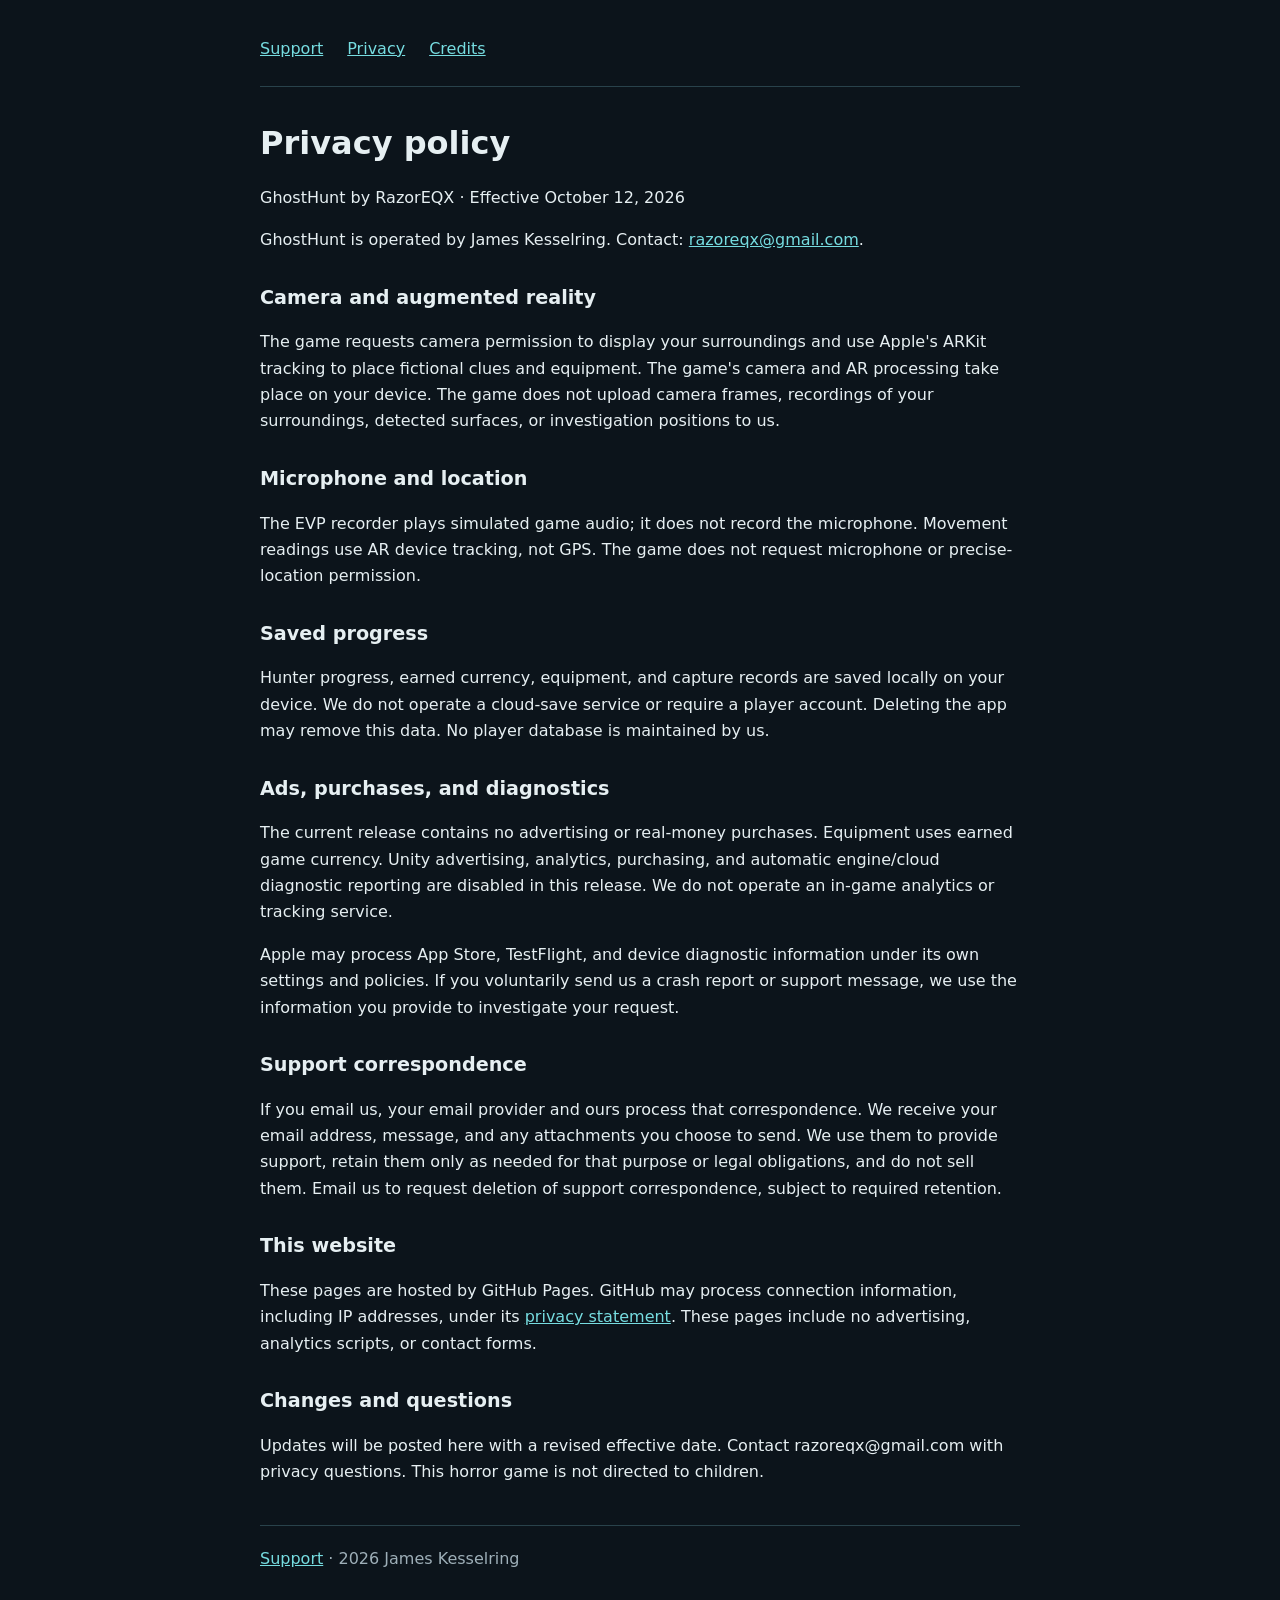
==== privacy.html @ fbb886b6 "Publish GhostHunt support, privacy policy and credits" ====
<!doctype html>
<html lang="en"><head><meta charset="utf-8"><meta name="viewport" content="width=device-width,initial-scale=1"><title>GhostHunt Privacy Policy</title><link rel="stylesheet" href="style.css"></head>
<body><main><nav><a href="index.html">Support</a><a href="privacy.html">Privacy</a><a href="credits.html">Credits</a></nav>
<h1>Privacy policy</h1><p>GhostHunt by RazorEQX · Effective October 12, 2026</p>
<p>GhostHunt is operated by James Kesselring. Contact: <a href="mailto:razoreqx@gmail.com">razoreqx@gmail.com</a>.</p>
<h2>Camera and augmented reality</h2><p>The game requests camera permission to display your surroundings and use Apple's ARKit tracking to place fictional clues and equipment. The game's camera and AR processing take place on your device. The game does not upload camera frames, recordings of your surroundings, detected surfaces, or investigation positions to us.</p>
<h2>Microphone and location</h2><p>The EVP recorder plays simulated game audio; it does not record the microphone. Movement readings use AR device tracking, not GPS. The game does not request microphone or precise-location permission.</p>
<h2>Saved progress</h2><p>Hunter progress, earned currency, equipment, and capture records are saved locally on your device. We do not operate a cloud-save service or require a player account. Deleting the app may remove this data. No player database is maintained by us.</p>
<h2>Ads, purchases, and diagnostics</h2><p>The current release contains no advertising or real-money purchases. Equipment uses earned game currency. Unity advertising, analytics, purchasing, and automatic engine/cloud diagnostic reporting are disabled in this release. We do not operate an in-game analytics or tracking service.</p>
<p>Apple may process App Store, TestFlight, and device diagnostic information under its own settings and policies. If you voluntarily send us a crash report or support message, we use the information you provide to investigate your request.</p>
<h2>Support correspondence</h2><p>If you email us, your email provider and ours process that correspondence. We receive your email address, message, and any attachments you choose to send. We use them to provide support, retain them only as needed for that purpose or legal obligations, and do not sell them. Email us to request deletion of support correspondence, subject to required retention.</p>
<h2>This website</h2><p>These pages are hosted by GitHub Pages. GitHub may process connection information, including IP addresses, under its <a href="https://docs.github.com/en/site-policy/privacy-policies/github-general-privacy-statement">privacy statement</a>. These pages include no advertising, analytics scripts, or contact forms.</p>
<h2>Changes and questions</h2><p>Updates will be posted here with a revised effective date. Contact razoreqx@gmail.com with privacy questions. This horror game is not directed to children.</p>
<footer><a href="index.html">Support</a> · 2026 James Kesselring</footer></main></body></html>
---- style.css ----
:root{color-scheme:dark;font-family:system-ui,sans-serif;background:#0c141b;color:#e6eff2}body{margin:0;padding:24px}main{max-width:760px;margin:auto;line-height:1.65}nav{display:flex;gap:24px;padding:12px 0 24px;border-bottom:1px solid #29424b}a{color:#76dce0}h1{font-size:2rem;line-height:1.25;margin-top:36px}h2{font-size:1.2rem;margin-top:28px}li{margin:10px 0}footer{margin-top:40px;border-top:1px solid #29424b;padding:20px 0;color:#9eafb8}
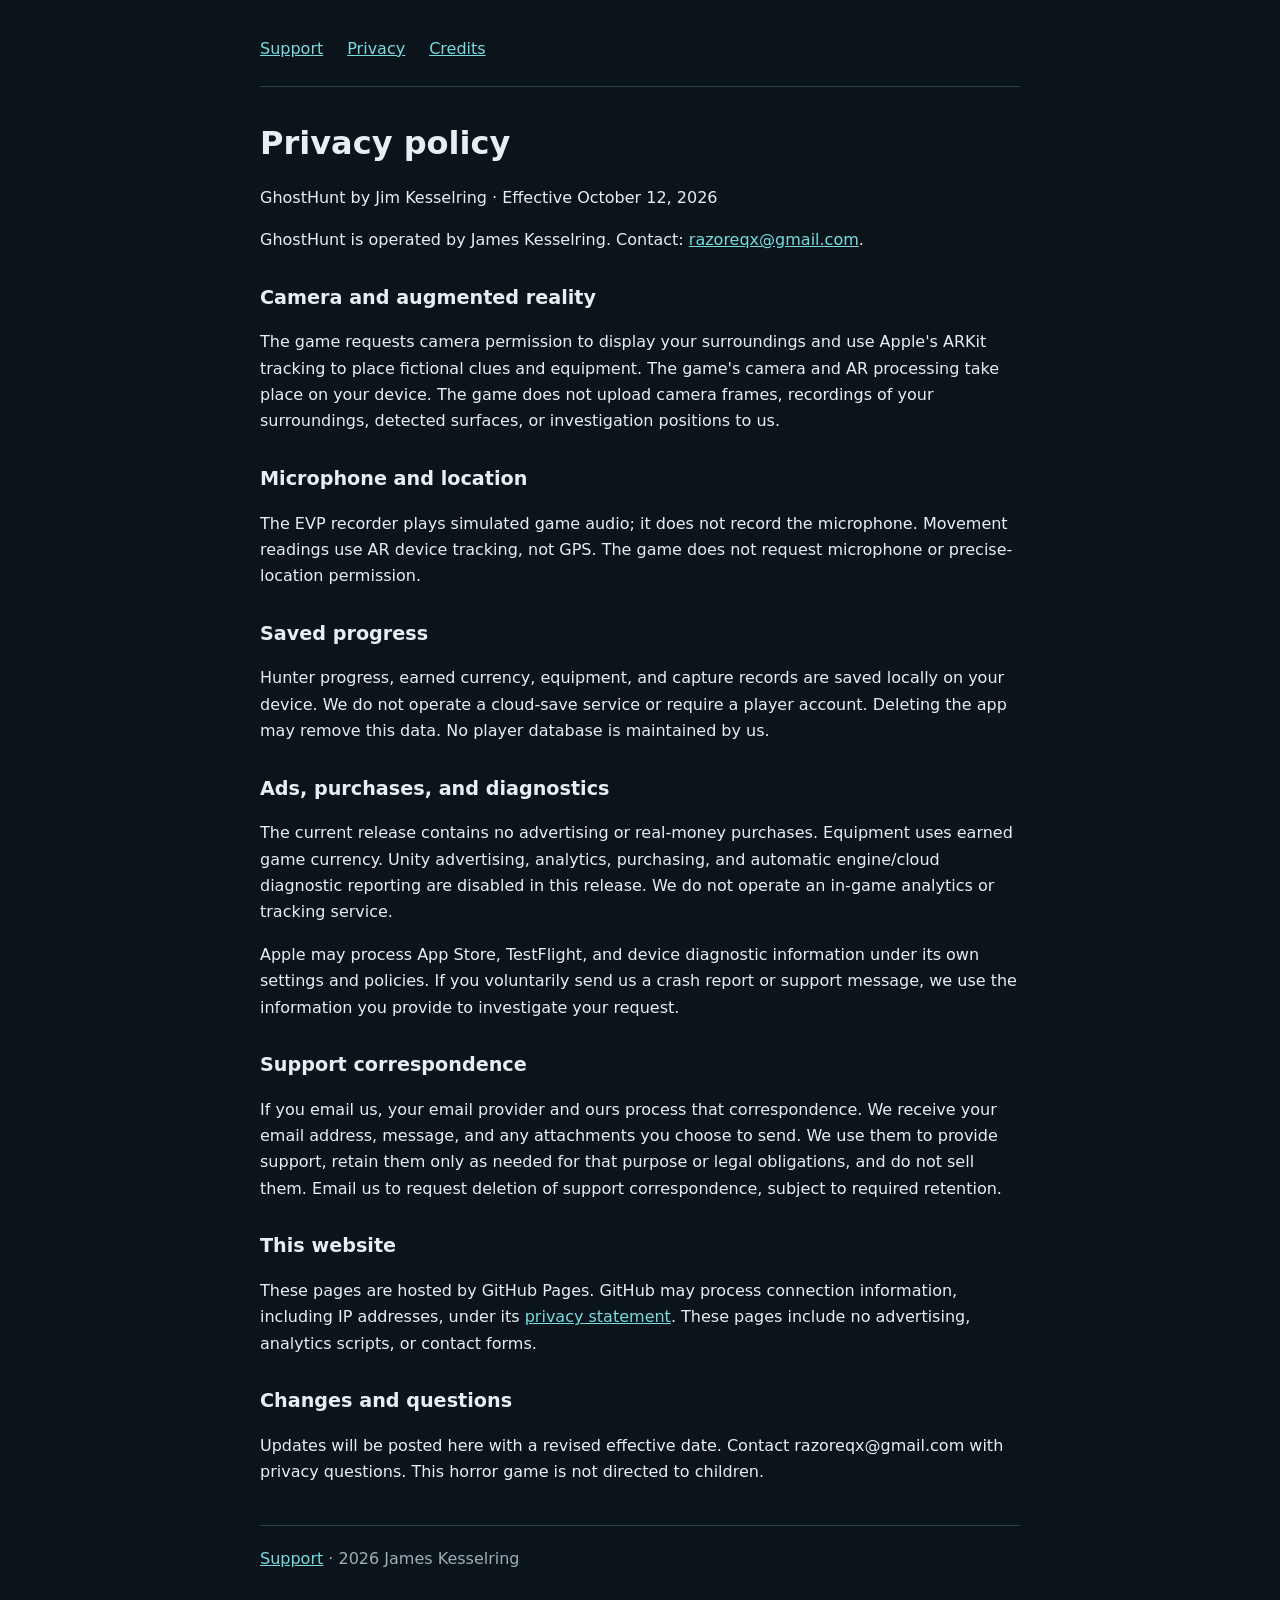
==== commit 2d12d234: "Use approved personal app display name" ====
--- a/privacy.html
+++ b/privacy.html
@@ -1,7 +1,7 @@
 <!doctype html>
 <html lang="en"><head><meta charset="utf-8"><meta name="viewport" content="width=device-width,initial-scale=1"><title>GhostHunt Privacy Policy</title><link rel="stylesheet" href="style.css"></head>
 <body><main><nav><a href="index.html">Support</a><a href="privacy.html">Privacy</a><a href="credits.html">Credits</a></nav>
-<h1>Privacy policy</h1><p>GhostHunt by RazorEQX · Effective October 12, 2026</p>
+<h1>Privacy policy</h1><p>GhostHunt by Jim Kesselring · Effective October 12, 2026</p>
 <p>GhostHunt is operated by James Kesselring. Contact: <a href="mailto:razoreqx@gmail.com">razoreqx@gmail.com</a>.</p>
 <h2>Camera and augmented reality</h2><p>The game requests camera permission to display your surroundings and use Apple's ARKit tracking to place fictional clues and equipment. The game's camera and AR processing take place on your device. The game does not upload camera frames, recordings of your surroundings, detected surfaces, or investigation positions to us.</p>
 <h2>Microphone and location</h2><p>The EVP recorder plays simulated game audio; it does not record the microphone. Movement readings use AR device tracking, not GPS. The game does not request microphone or precise-location permission.</p>
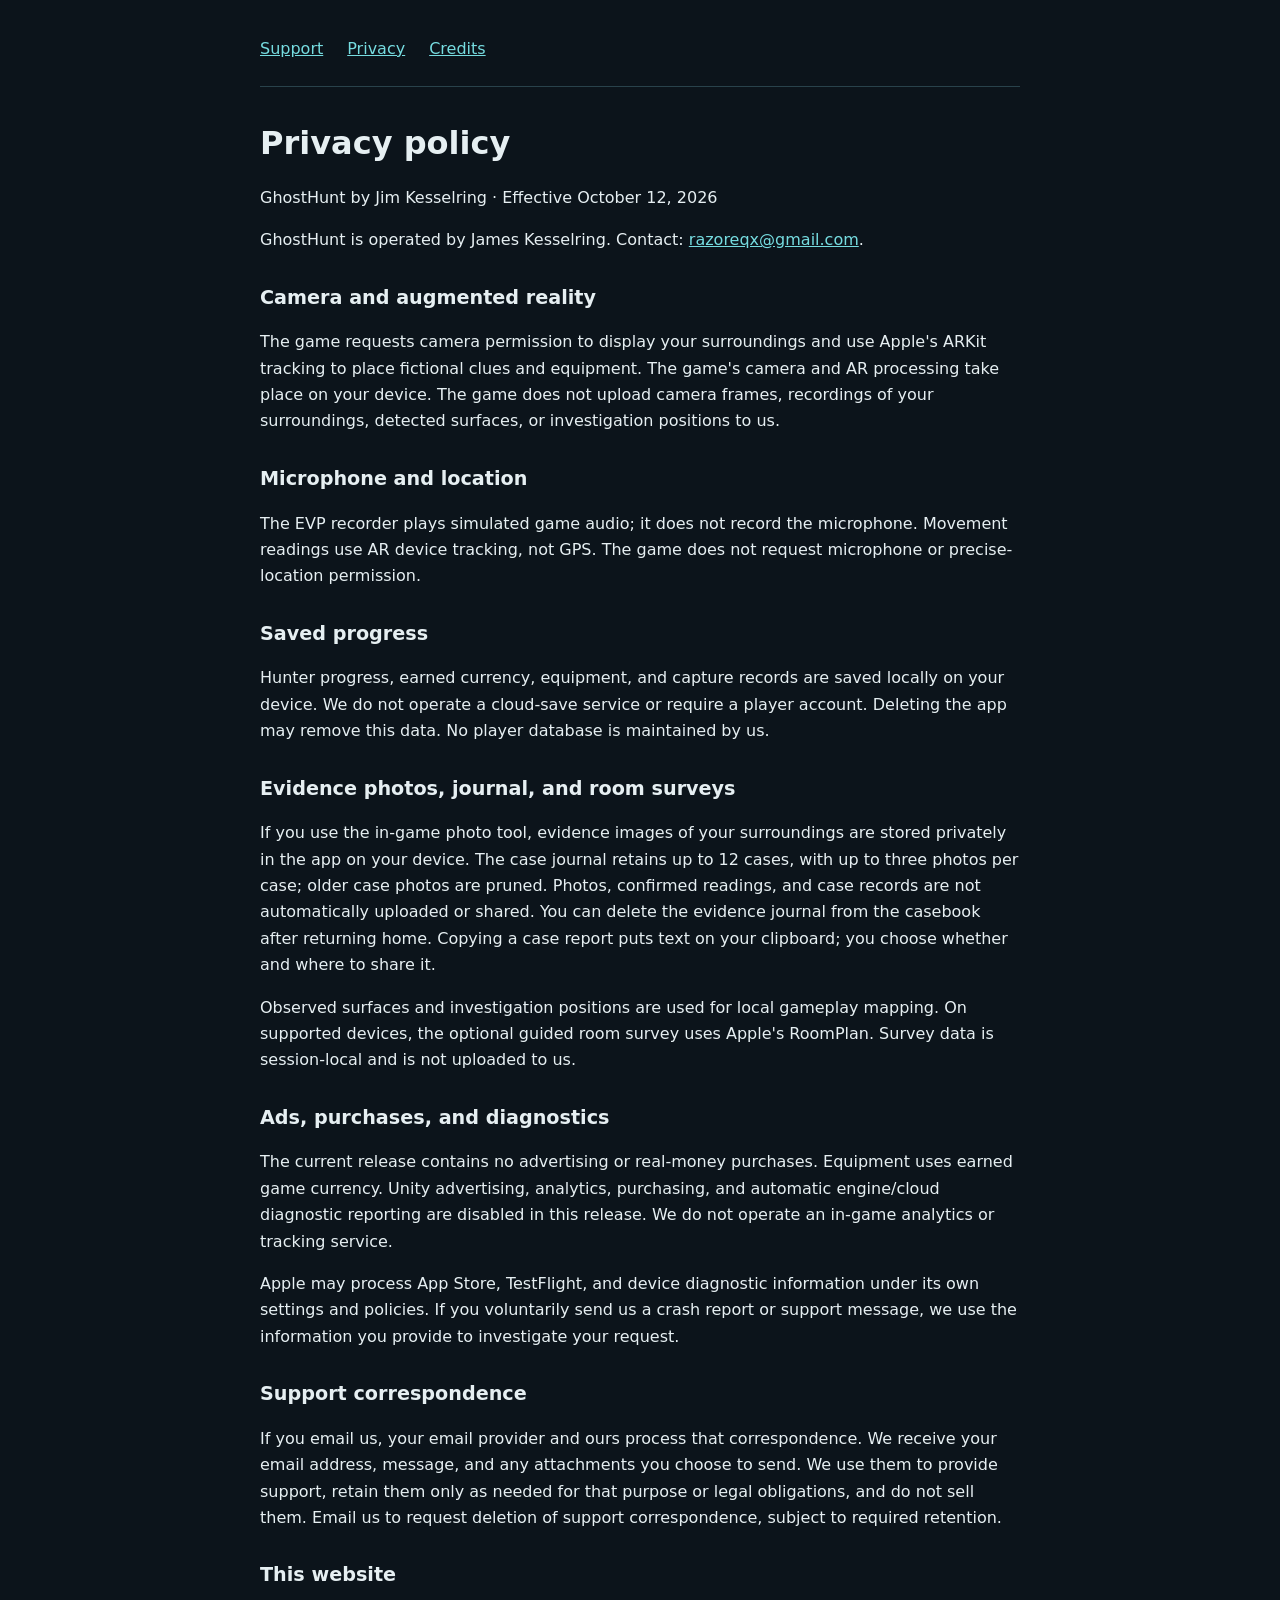
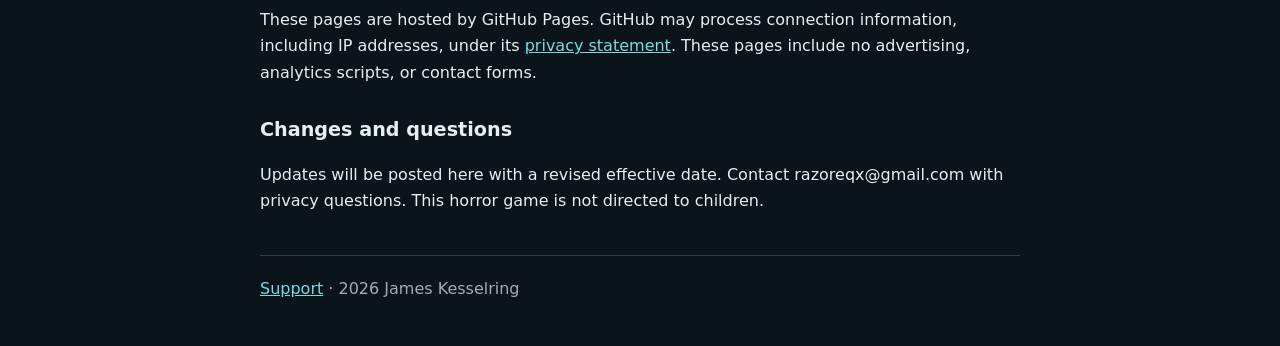
==== commit d951fde6: "Disclose local evidence photos, journal and room surveys" ====
--- a/privacy.html
+++ b/privacy.html
@@ -6,6 +6,7 @@
 <h2>Camera and augmented reality</h2><p>The game requests camera permission to display your surroundings and use Apple's ARKit tracking to place fictional clues and equipment. The game's camera and AR processing take place on your device. The game does not upload camera frames, recordings of your surroundings, detected surfaces, or investigation positions to us.</p>
 <h2>Microphone and location</h2><p>The EVP recorder plays simulated game audio; it does not record the microphone. Movement readings use AR device tracking, not GPS. The game does not request microphone or precise-location permission.</p>
 <h2>Saved progress</h2><p>Hunter progress, earned currency, equipment, and capture records are saved locally on your device. We do not operate a cloud-save service or require a player account. Deleting the app may remove this data. No player database is maintained by us.</p>
+<h2>Evidence photos, journal, and room surveys</h2><p>If you use the in-game photo tool, evidence images of your surroundings are stored privately in the app on your device. The case journal retains up to 12 cases, with up to three photos per case; older case photos are pruned. Photos, confirmed readings, and case records are not automatically uploaded or shared. You can delete the evidence journal from the casebook after returning home. Copying a case report puts text on your clipboard; you choose whether and where to share it.</p><p>Observed surfaces and investigation positions are used for local gameplay mapping. On supported devices, the optional guided room survey uses Apple's RoomPlan. Survey data is session-local and is not uploaded to us.</p>
 <h2>Ads, purchases, and diagnostics</h2><p>The current release contains no advertising or real-money purchases. Equipment uses earned game currency. Unity advertising, analytics, purchasing, and automatic engine/cloud diagnostic reporting are disabled in this release. We do not operate an in-game analytics or tracking service.</p>
 <p>Apple may process App Store, TestFlight, and device diagnostic information under its own settings and policies. If you voluntarily send us a crash report or support message, we use the information you provide to investigate your request.</p>
 <h2>Support correspondence</h2><p>If you email us, your email provider and ours process that correspondence. We receive your email address, message, and any attachments you choose to send. We use them to provide support, retain them only as needed for that purpose or legal obligations, and do not sell them. Email us to request deletion of support correspondence, subject to required retention.</p>
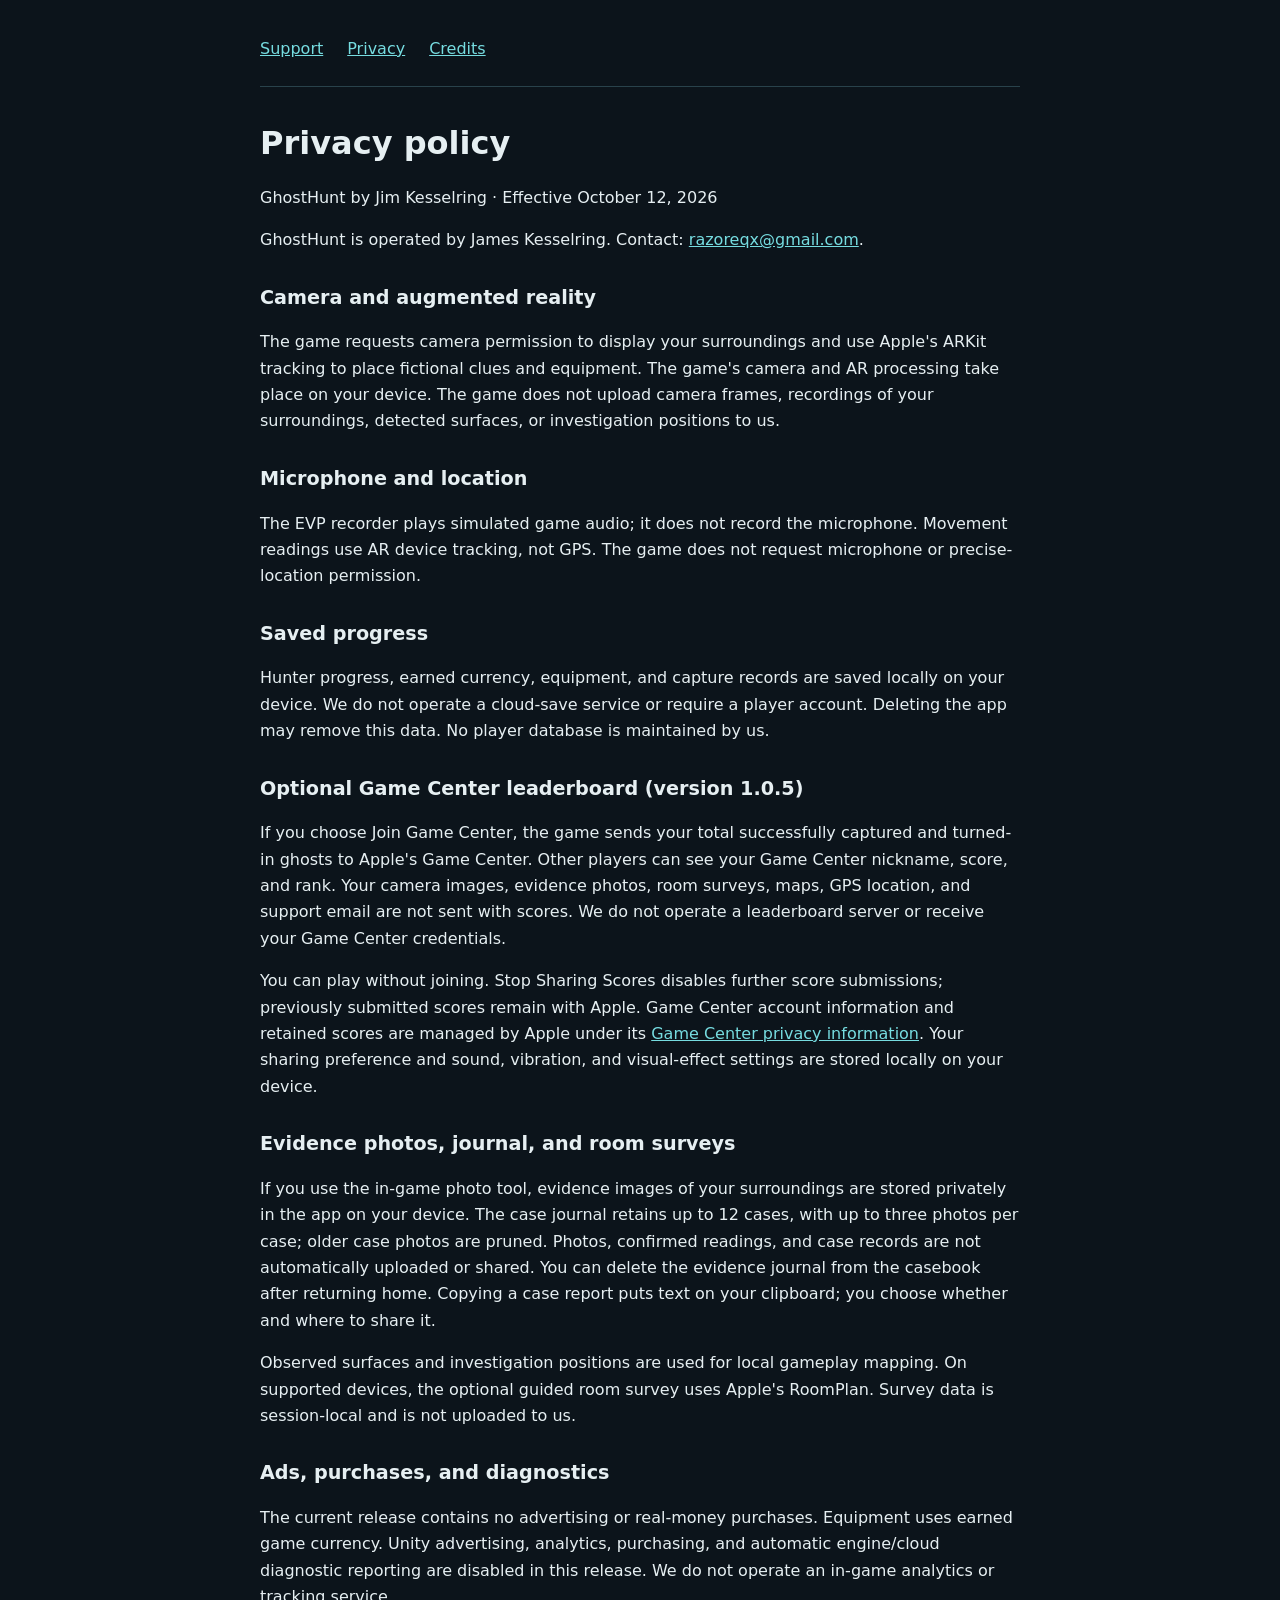
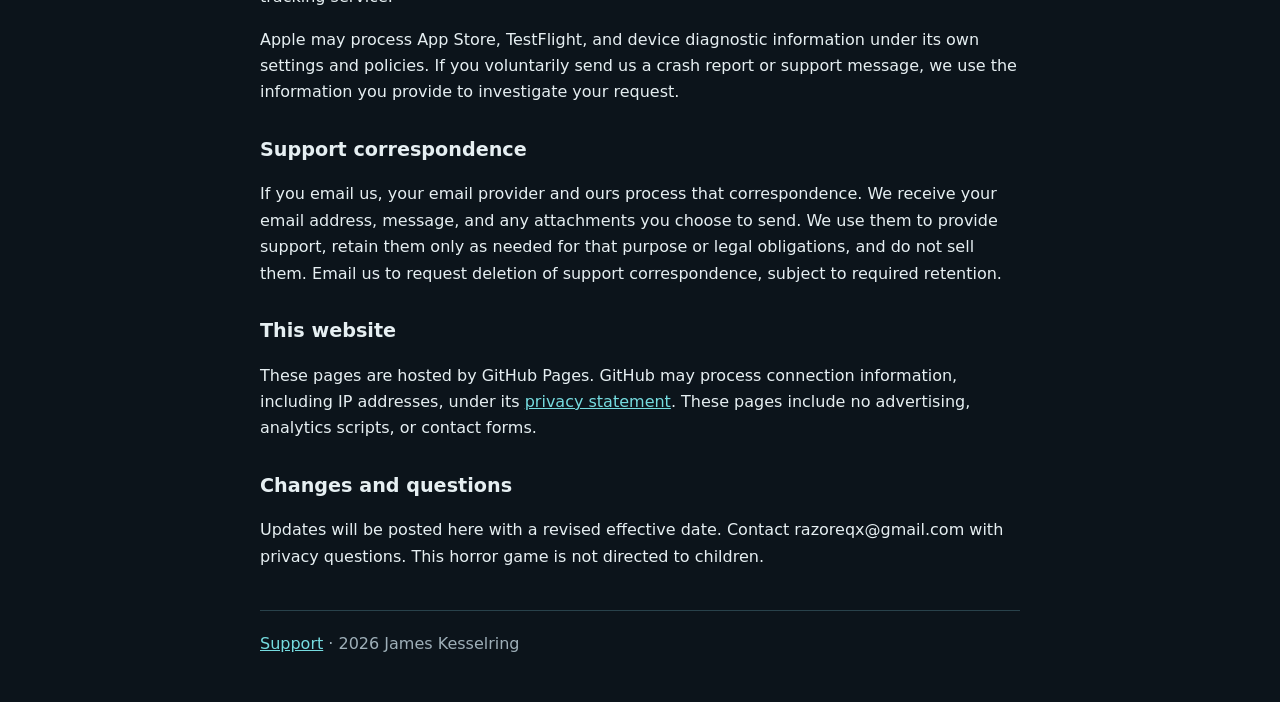
==== commit aed1f515: "Document optional Game Center leaderboard and saved settings" ====
--- a/privacy.html
+++ b/privacy.html
@@ -6,6 +6,7 @@
 <h2>Camera and augmented reality</h2><p>The game requests camera permission to display your surroundings and use Apple's ARKit tracking to place fictional clues and equipment. The game's camera and AR processing take place on your device. The game does not upload camera frames, recordings of your surroundings, detected surfaces, or investigation positions to us.</p>
 <h2>Microphone and location</h2><p>The EVP recorder plays simulated game audio; it does not record the microphone. Movement readings use AR device tracking, not GPS. The game does not request microphone or precise-location permission.</p>
 <h2>Saved progress</h2><p>Hunter progress, earned currency, equipment, and capture records are saved locally on your device. We do not operate a cloud-save service or require a player account. Deleting the app may remove this data. No player database is maintained by us.</p>
+<h2>Optional Game Center leaderboard (version 1.0.5)</h2><p>If you choose Join Game Center, the game sends your total successfully captured and turned-in ghosts to Apple's Game Center. Other players can see your Game Center nickname, score, and rank. Your camera images, evidence photos, room surveys, maps, GPS location, and support email are not sent with scores. We do not operate a leaderboard server or receive your Game Center credentials.</p><p>You can play without joining. Stop Sharing Scores disables further score submissions; previously submitted scores remain with Apple. Game Center account information and retained scores are managed by Apple under its <a href="https://www.apple.com/legal/privacy/data/en/game-center/">Game Center privacy information</a>. Your sharing preference and sound, vibration, and visual-effect settings are stored locally on your device.</p>
 <h2>Evidence photos, journal, and room surveys</h2><p>If you use the in-game photo tool, evidence images of your surroundings are stored privately in the app on your device. The case journal retains up to 12 cases, with up to three photos per case; older case photos are pruned. Photos, confirmed readings, and case records are not automatically uploaded or shared. You can delete the evidence journal from the casebook after returning home. Copying a case report puts text on your clipboard; you choose whether and where to share it.</p><p>Observed surfaces and investigation positions are used for local gameplay mapping. On supported devices, the optional guided room survey uses Apple's RoomPlan. Survey data is session-local and is not uploaded to us.</p>
 <h2>Ads, purchases, and diagnostics</h2><p>The current release contains no advertising or real-money purchases. Equipment uses earned game currency. Unity advertising, analytics, purchasing, and automatic engine/cloud diagnostic reporting are disabled in this release. We do not operate an in-game analytics or tracking service.</p>
 <p>Apple may process App Store, TestFlight, and device diagnostic information under its own settings and policies. If you voluntarily send us a crash report or support message, we use the information you provide to investigate your request.</p>
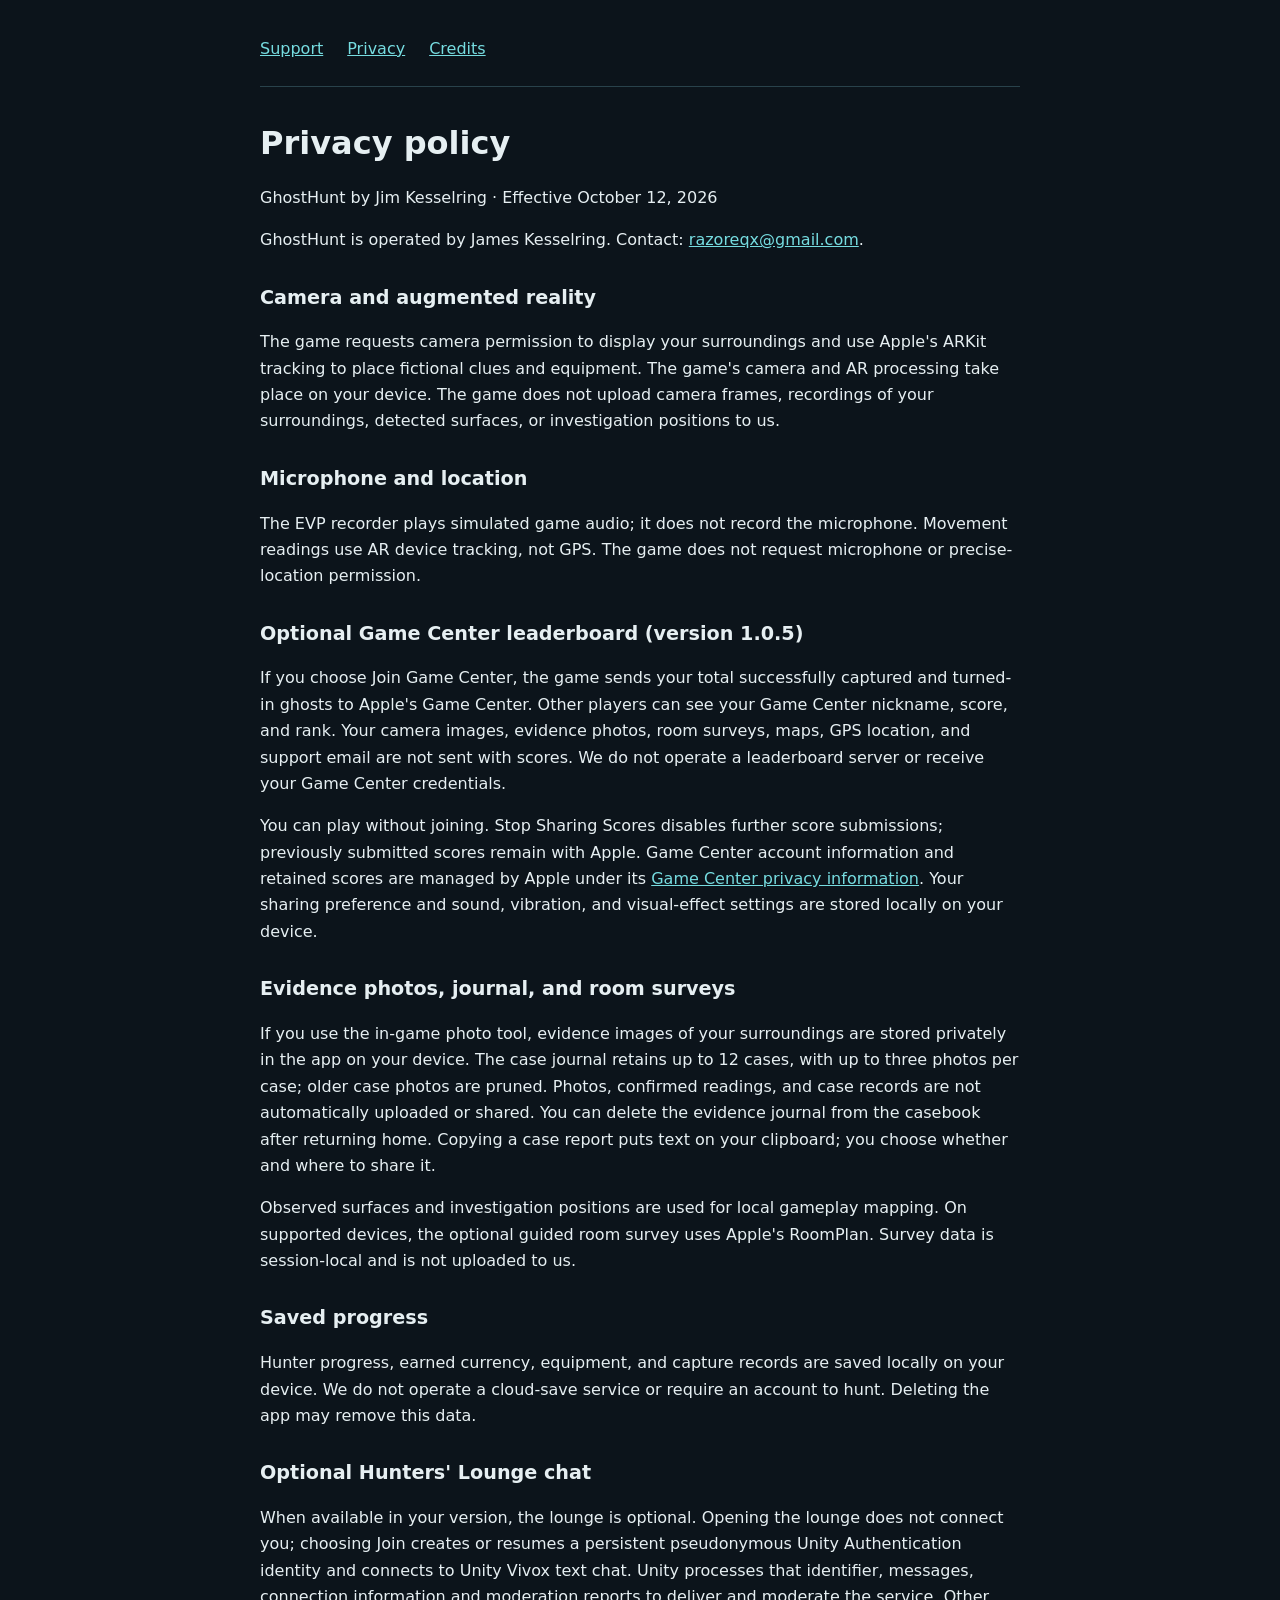
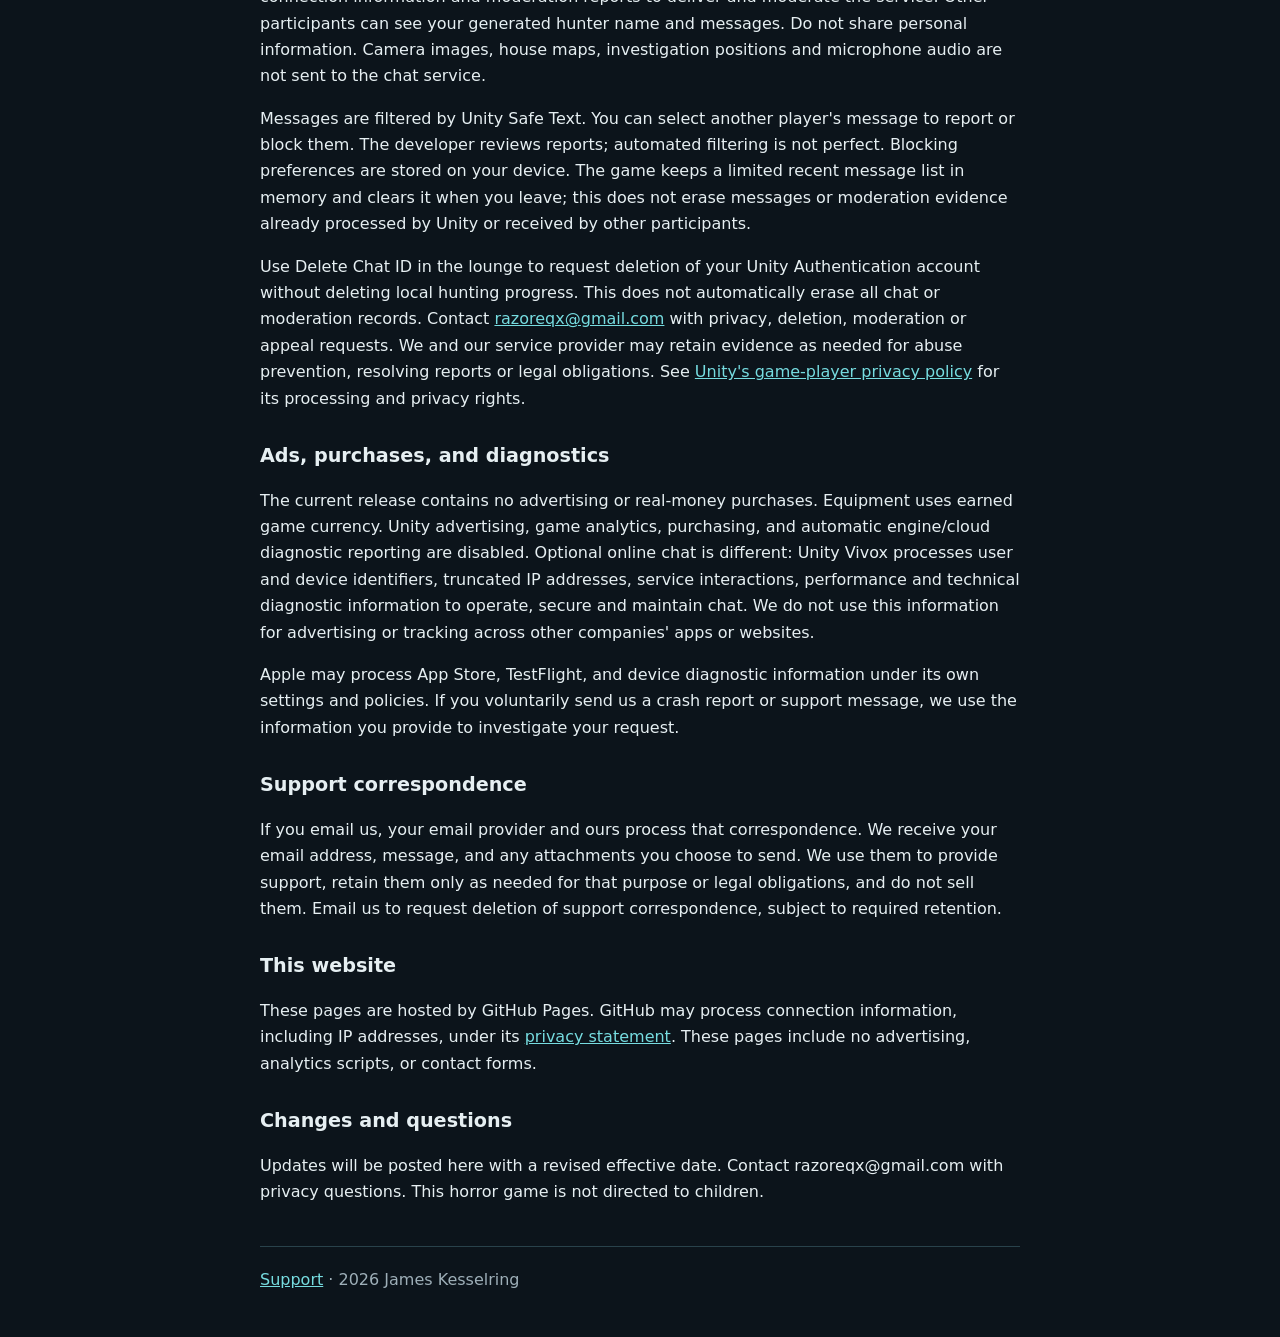
==== commit fdf32352: "Document optional moderated Hunters Lounge privacy" ====
--- a/privacy.html
+++ b/privacy.html
@@ -5,10 +5,13 @@
 <p>GhostHunt is operated by James Kesselring. Contact: <a href="mailto:razoreqx@gmail.com">razoreqx@gmail.com</a>.</p>
 <h2>Camera and augmented reality</h2><p>The game requests camera permission to display your surroundings and use Apple's ARKit tracking to place fictional clues and equipment. The game's camera and AR processing take place on your device. The game does not upload camera frames, recordings of your surroundings, detected surfaces, or investigation positions to us.</p>
 <h2>Microphone and location</h2><p>The EVP recorder plays simulated game audio; it does not record the microphone. Movement readings use AR device tracking, not GPS. The game does not request microphone or precise-location permission.</p>
-<h2>Saved progress</h2><p>Hunter progress, earned currency, equipment, and capture records are saved locally on your device. We do not operate a cloud-save service or require a player account. Deleting the app may remove this data. No player database is maintained by us.</p>
 <h2>Optional Game Center leaderboard (version 1.0.5)</h2><p>If you choose Join Game Center, the game sends your total successfully captured and turned-in ghosts to Apple's Game Center. Other players can see your Game Center nickname, score, and rank. Your camera images, evidence photos, room surveys, maps, GPS location, and support email are not sent with scores. We do not operate a leaderboard server or receive your Game Center credentials.</p><p>You can play without joining. Stop Sharing Scores disables further score submissions; previously submitted scores remain with Apple. Game Center account information and retained scores are managed by Apple under its <a href="https://www.apple.com/legal/privacy/data/en/game-center/">Game Center privacy information</a>. Your sharing preference and sound, vibration, and visual-effect settings are stored locally on your device.</p>
 <h2>Evidence photos, journal, and room surveys</h2><p>If you use the in-game photo tool, evidence images of your surroundings are stored privately in the app on your device. The case journal retains up to 12 cases, with up to three photos per case; older case photos are pruned. Photos, confirmed readings, and case records are not automatically uploaded or shared. You can delete the evidence journal from the casebook after returning home. Copying a case report puts text on your clipboard; you choose whether and where to share it.</p><p>Observed surfaces and investigation positions are used for local gameplay mapping. On supported devices, the optional guided room survey uses Apple's RoomPlan. Survey data is session-local and is not uploaded to us.</p>
-<h2>Ads, purchases, and diagnostics</h2><p>The current release contains no advertising or real-money purchases. Equipment uses earned game currency. Unity advertising, analytics, purchasing, and automatic engine/cloud diagnostic reporting are disabled in this release. We do not operate an in-game analytics or tracking service.</p>
+<h2>Saved progress</h2><p>Hunter progress, earned currency, equipment, and capture records are saved locally on your device. We do not operate a cloud-save service or require an account to hunt. Deleting the app may remove this data.</p>
+<h2>Optional Hunters' Lounge chat</h2><p>When available in your version, the lounge is optional. Opening the lounge does not connect you; choosing Join creates or resumes a persistent pseudonymous Unity Authentication identity and connects to Unity Vivox text chat. Unity processes that identifier, messages, connection information and moderation reports to deliver and moderate the service. Other participants can see your generated hunter name and messages. Do not share personal information. Camera images, house maps, investigation positions and microphone audio are not sent to the chat service.</p>
+<p>Messages are filtered by Unity Safe Text. You can select another player's message to report or block them. The developer reviews reports; automated filtering is not perfect. Blocking preferences are stored on your device. The game keeps a limited recent message list in memory and clears it when you leave; this does not erase messages or moderation evidence already processed by Unity or received by other participants.</p>
+<p>Use Delete Chat ID in the lounge to request deletion of your Unity Authentication account without deleting local hunting progress. This does not automatically erase all chat or moderation records. Contact <a href="mailto:razoreqx@gmail.com">razoreqx@gmail.com</a> with privacy, deletion, moderation or appeal requests. We and our service provider may retain evidence as needed for abuse prevention, resolving reports or legal obligations. See <a href="https://unity.com/legal/game-player-and-app-user-privacy-policy">Unity's game-player privacy policy</a> for its processing and privacy rights.</p>
+<h2>Ads, purchases, and diagnostics</h2><p>The current release contains no advertising or real-money purchases. Equipment uses earned game currency. Unity advertising, game analytics, purchasing, and automatic engine/cloud diagnostic reporting are disabled. Optional online chat is different: Unity Vivox processes user and device identifiers, truncated IP addresses, service interactions, performance and technical diagnostic information to operate, secure and maintain chat. We do not use this information for advertising or tracking across other companies' apps or websites.</p>
 <p>Apple may process App Store, TestFlight, and device diagnostic information under its own settings and policies. If you voluntarily send us a crash report or support message, we use the information you provide to investigate your request.</p>
 <h2>Support correspondence</h2><p>If you email us, your email provider and ours process that correspondence. We receive your email address, message, and any attachments you choose to send. We use them to provide support, retain them only as needed for that purpose or legal obligations, and do not sell them. Email us to request deletion of support correspondence, subject to required retention.</p>
 <h2>This website</h2><p>These pages are hosted by GitHub Pages. GitHub may process connection information, including IP addresses, under its <a href="https://docs.github.com/en/site-policy/privacy-policies/github-general-privacy-statement">privacy statement</a>. These pages include no advertising, analytics scripts, or contact forms.</p>
